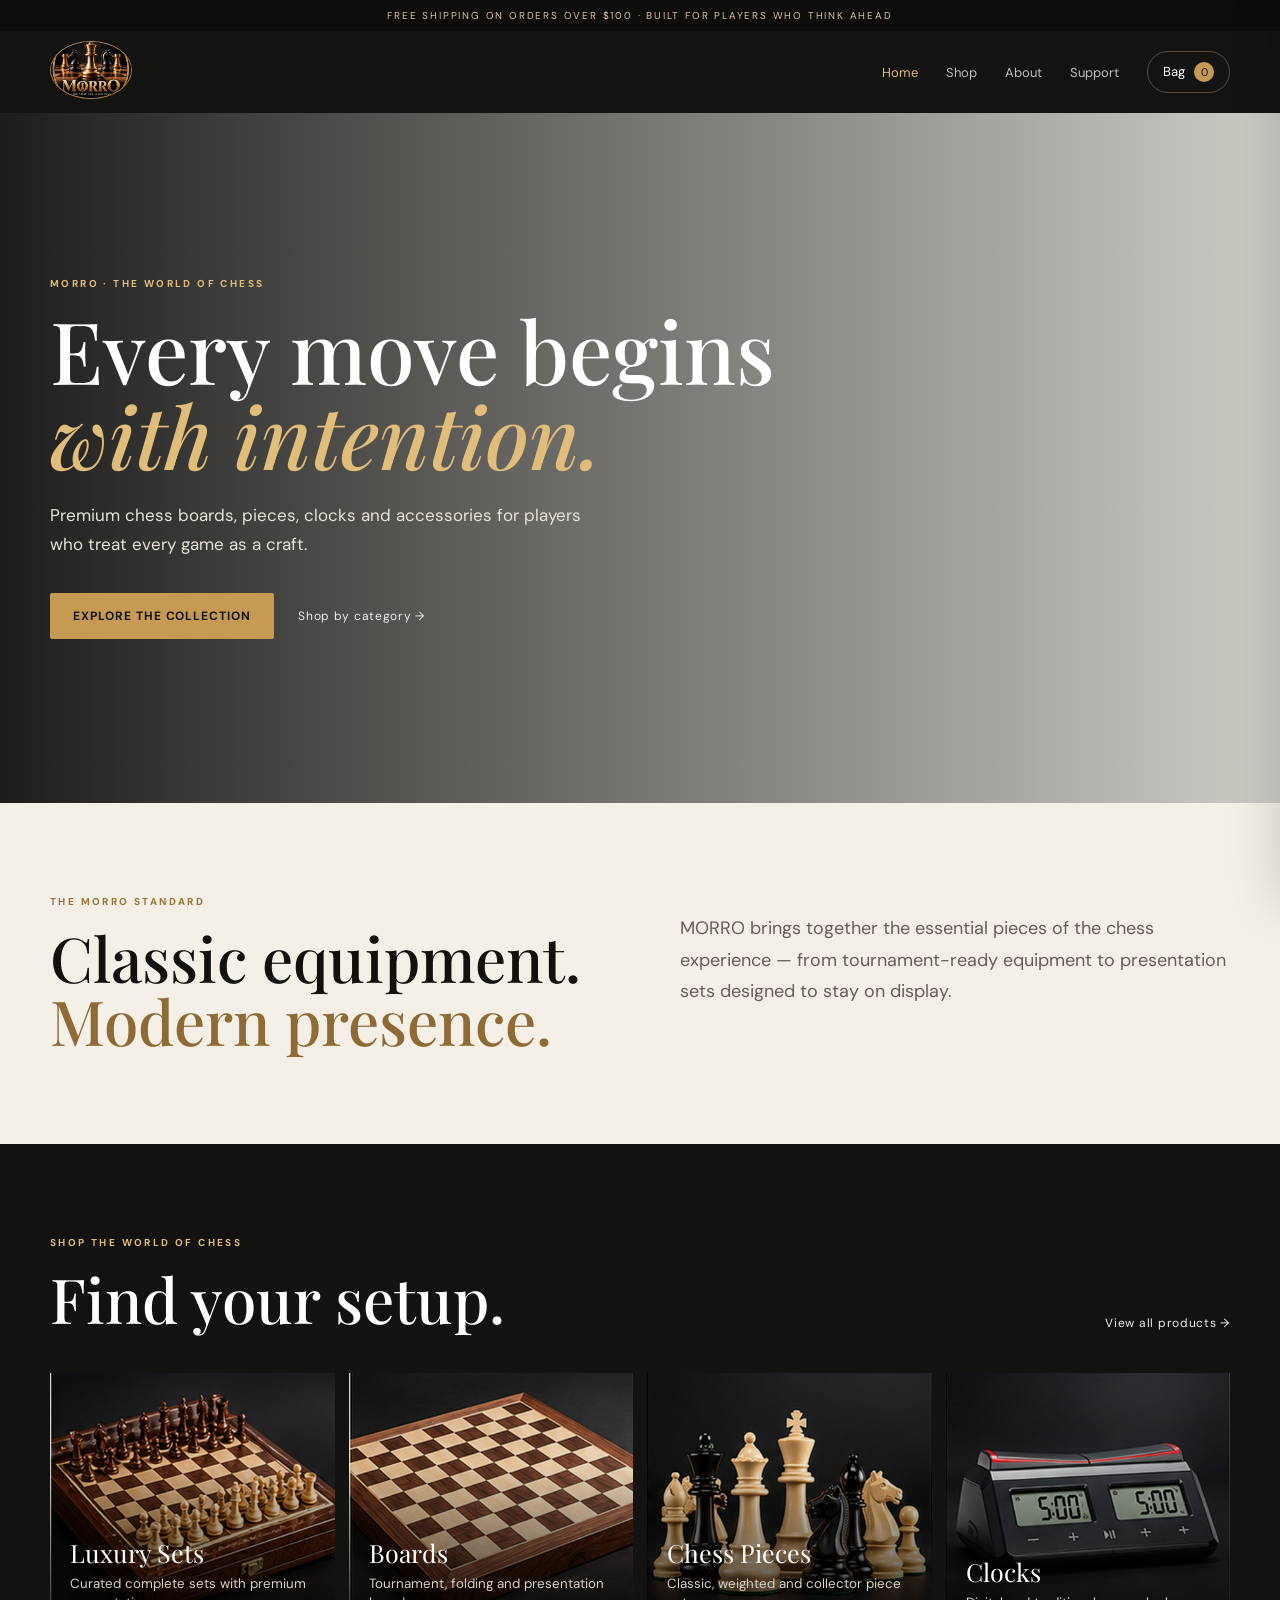
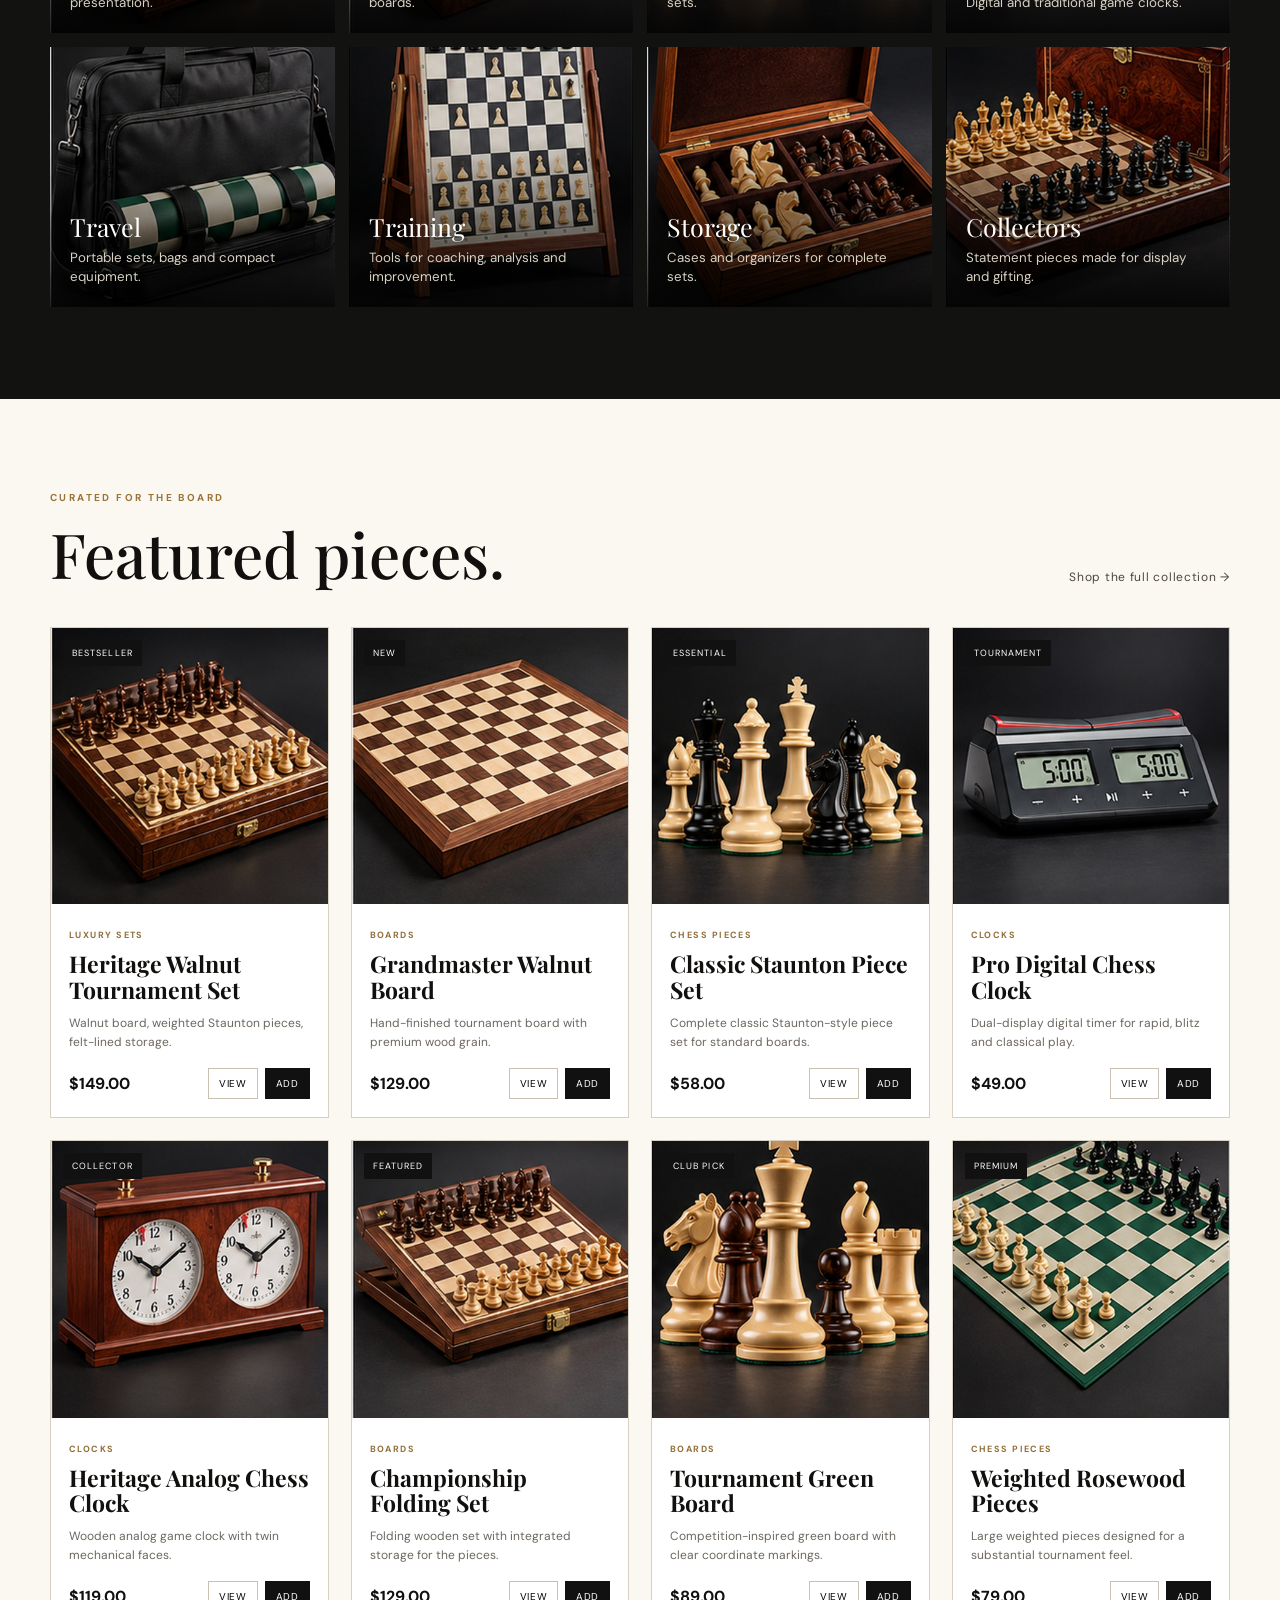
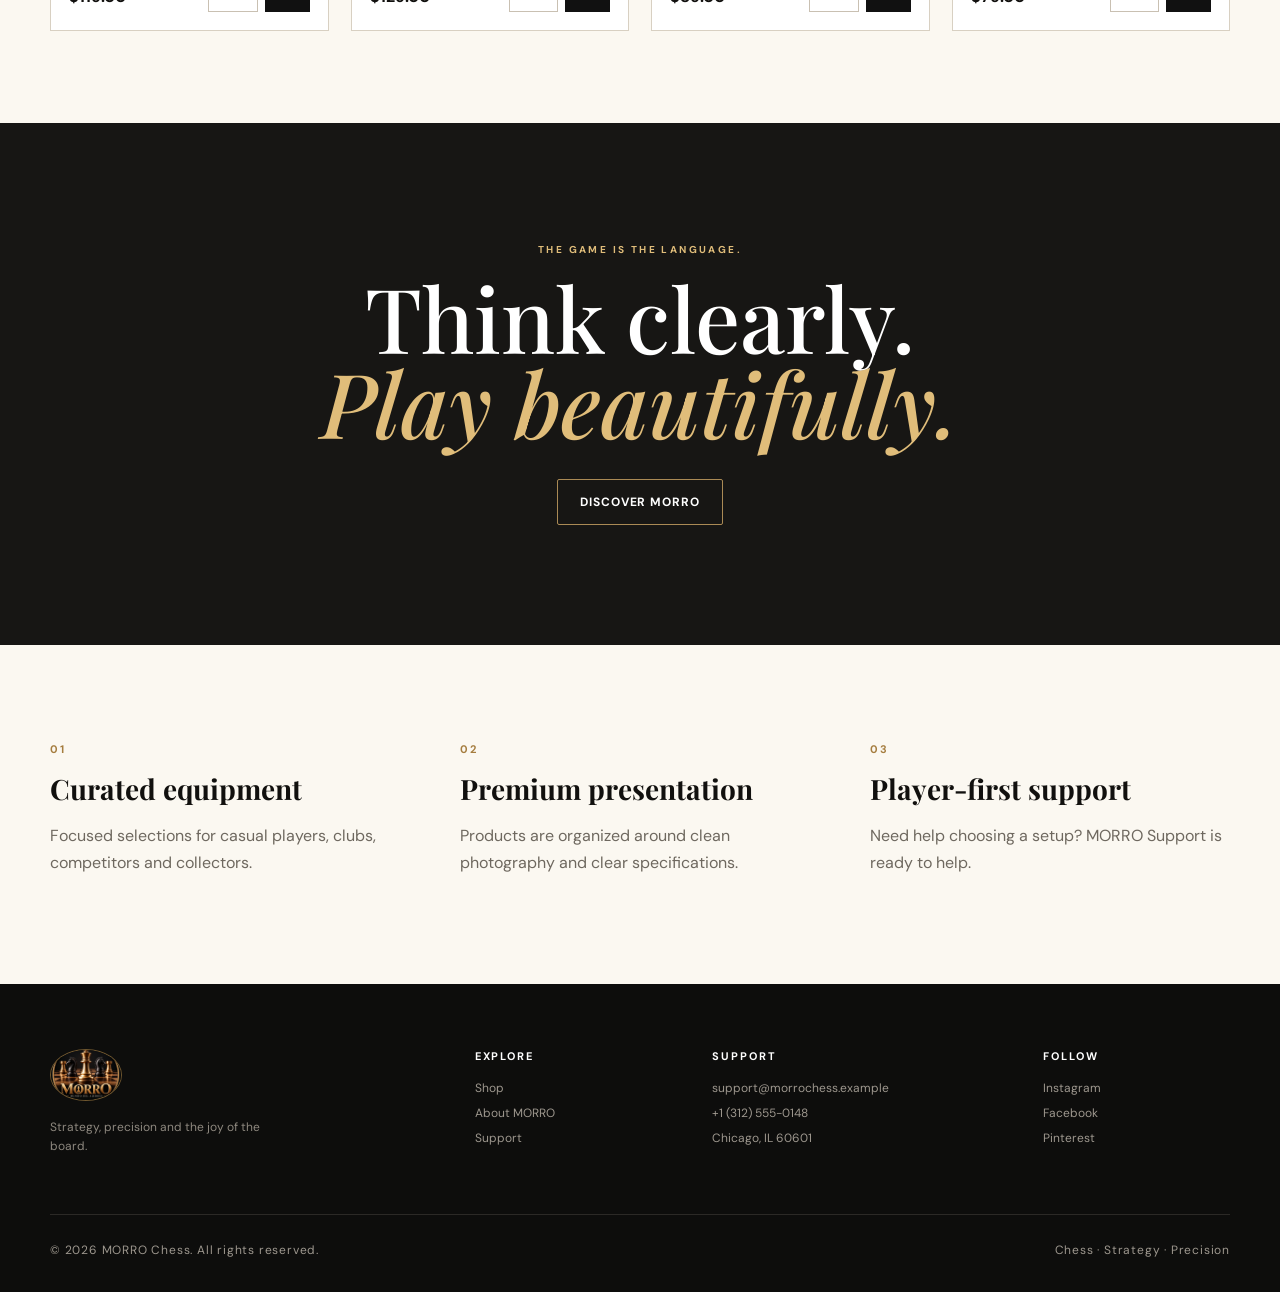
==== index.html @ 0795a102 "Add files via upload" ====
<!doctype html>
<html lang="en">
<head>
  <meta charset="utf-8">
  <meta name="viewport" content="width=device-width, initial-scale=1">
  <meta name="description" content="MORRO Chess — premium boards, pieces, clocks, travel gear and chess accessories.">
  <title>MORRO Chess — The World of Chess</title>
  <link rel="icon" href="assets/images/branding/favicon.jpg" type="image/jpeg">
  <link rel="stylesheet" href="css/style.css">
</head>
<body>
  <header class="site-header">
    <div class="announcement">FREE SHIPPING ON ORDERS OVER $100 · BUILT FOR PLAYERS WHO THINK AHEAD</div>
    <nav class="nav container">
      <a class="brand" href="index.html" aria-label="MORRO Chess home">
        <img src="assets/images/branding/morro-logo.jpg" alt="MORRO Chess">
      </a>
      <button class="nav-toggle" id="navToggle" aria-label="Open menu">☰</button>
      <div class="nav-links" id="navLinks">
        <a href="index.html" class="active">Home</a>
        <a href="pages/shop.html">Shop</a>
        <a href="pages/about.html">About</a>
        <a href="pages/contact.html">Support</a>
        <button class="cart-button" id="cartButton">Bag <span id="cartCount">0</span></button>
      </div>
    </nav>
  </header>

  <main>
    <section class="hero" style="--hero:url('assets/images/hero/morro-hero.jpg')">
      <div class="hero-overlay"></div>
      <div class="container hero-content">
        <p class="kicker">MORRO · THE WORLD OF CHESS</p>
        <h1>Every move begins<br><em>with intention.</em></h1>
        <p class="hero-copy">Premium chess boards, pieces, clocks and accessories for players who treat every game as a craft.</p>
        <div class="hero-actions">
          <a class="btn btn-gold" href="pages/shop.html">Explore the collection</a>
          <a class="text-link" href="#categories">Shop by category →</a>
        </div>
      </div>
    </section>

    <section class="intro section">
      <div class="container intro-grid">
        <div>
          <p class="kicker dark">THE MORRO STANDARD</p>
          <h2>Classic equipment.<br><span>Modern presence.</span></h2>
        </div>
        <p class="lead">MORRO brings together the essential pieces of the chess experience — from tournament-ready equipment to presentation sets designed to stay on display.</p>
      </div>
    </section>

    <section class="section dark-section" id="categories">
      <div class="container">
        <div class="section-head light">
          <div>
            <p class="kicker">SHOP THE WORLD OF CHESS</p>
            <h2>Find your setup.</h2>
          </div>
          <a class="text-link" href="pages/shop.html">View all products →</a>
        </div>
        <div class="category-grid">
          <a class="category-card" href="pages/shop.html?category=Luxury Sets">
            <img src="assets/images/categories/luxury-sets.jpg" alt="Luxury Sets">
            <div class="category-copy"><span>Luxury Sets</span><small>Curated complete sets with premium presentation.</small></div>
          </a><a class="category-card" href="pages/shop.html?category=Boards">
            <img src="assets/images/categories/boards.jpg" alt="Boards">
            <div class="category-copy"><span>Boards</span><small>Tournament, folding and presentation boards.</small></div>
          </a><a class="category-card" href="pages/shop.html?category=Chess Pieces">
            <img src="assets/images/categories/pieces.jpg" alt="Chess Pieces">
            <div class="category-copy"><span>Chess Pieces</span><small>Classic, weighted and collector piece sets.</small></div>
          </a><a class="category-card" href="pages/shop.html?category=Clocks">
            <img src="assets/images/categories/clocks.jpg" alt="Clocks">
            <div class="category-copy"><span>Clocks</span><small>Digital and traditional game clocks.</small></div>
          </a><a class="category-card" href="pages/shop.html?category=Travel">
            <img src="assets/images/categories/travel.jpg" alt="Travel">
            <div class="category-copy"><span>Travel</span><small>Portable sets, bags and compact equipment.</small></div>
          </a><a class="category-card" href="pages/shop.html?category=Training">
            <img src="assets/images/categories/training.jpg" alt="Training">
            <div class="category-copy"><span>Training</span><small>Tools for coaching, analysis and improvement.</small></div>
          </a><a class="category-card" href="pages/shop.html?category=Storage">
            <img src="assets/images/categories/storage.jpg" alt="Storage">
            <div class="category-copy"><span>Storage</span><small>Cases and organizers for complete sets.</small></div>
          </a><a class="category-card" href="pages/shop.html?category=Collectors">
            <img src="assets/images/categories/collectors.jpg" alt="Collectors">
            <div class="category-copy"><span>Collectors</span><small>Statement pieces made for display and gifting.</small></div>
          </a>
        </div>
      </div>
    </section>

    <section class="section">
      <div class="container">
        <div class="section-head">
          <div>
            <p class="kicker dark">CURATED FOR THE BOARD</p>
            <h2>Featured pieces.</h2>
          </div>
          <a class="text-link dark-link" href="pages/shop.html">Shop the full collection →</a>
        </div>
        <div class="product-grid" id="featuredGrid"></div>
      </div>
    </section>

    <section class="statement">
      <div class="container statement-inner">
        <p class="kicker">THE GAME IS THE LANGUAGE.</p>
        <h2>Think clearly.<br><em>Play beautifully.</em></h2>
        <a class="btn btn-outline" href="pages/about.html">Discover MORRO</a>
      </div>
    </section>

    <section class="benefits section">
      <div class="container benefits-grid">
        <div><strong>01</strong><h3>Curated equipment</h3><p>Focused selections for casual players, clubs, competitors and collectors.</p></div>
        <div><strong>02</strong><h3>Premium presentation</h3><p>Products are organized around clean photography and clear specifications.</p></div>
        <div><strong>03</strong><h3>Player-first support</h3><p>Need help choosing a setup? MORRO Support is ready to help.</p></div>
      </div>
    </section>
  </main>

  <footer class="footer">
    <div class="container footer-grid">
      <div><img class="footer-logo" src="assets/images/branding/morro-logo.jpg" alt="MORRO Chess"><p>Strategy, precision and the joy of the board.</p></div>
      <div><h4>Explore</h4><a href="pages/shop.html">Shop</a><a href="pages/about.html">About MORRO</a><a href="pages/contact.html">Support</a></div>
      <div><h4>Support</h4><a href="mailto:support@morrochess.example">support@morrochess.example</a><a href="tel:+13125550148">+1 (312) 555-0148</a><span>Chicago, IL 60601</span></div>
      <div><h4>Follow</h4><a href="#">Instagram</a><a href="#">Facebook</a><a href="#">Pinterest</a></div>
    </div>
    <div class="container footer-bottom"><span>© 2026 MORRO Chess. All rights reserved.</span><span>Chess · Strategy · Precision</span></div>
  </footer>

  <aside class="cart-drawer" id="cartDrawer" aria-hidden="true">
    <div class="drawer-head"><div><p class="kicker dark">YOUR BAG</p><h3>Selected pieces</h3></div><button id="closeCart" aria-label="Close cart">×</button></div>
    <div id="cartItems" class="cart-items"></div>
    <div class="cart-foot"><div><span>Subtotal</span><strong id="cartTotal">$0.00</strong></div><button class="btn btn-gold full" id="checkoutButton">Checkout</button><small>Demo storefront — checkout is not connected to a payment provider.</small></div>
  </aside>
  <div class="scrim" id="scrim"></div>

  <div class="product-modal" id="productModal" aria-hidden="true">
    <div class="modal-card"><button class="modal-close" id="modalClose">×</button><div id="modalContent"></div></div>
  </div>

  <script>window.MORRO_PRODUCTS = [
  {
    "id": 1,
    "name": "Heritage Walnut Tournament Set",
    "price": 149.0,
    "category": "Luxury Sets",
    "tag": "Bestseller",
    "details": "Walnut board, weighted Staunton pieces, felt-lined storage.",
    "image": "heritage-walnut-set.jpg"
  },
  {
    "id": 2,
    "name": "Grandmaster Walnut Board",
    "price": 129.0,
    "category": "Boards",
    "tag": "New",
    "details": "Hand-finished tournament board with premium wood grain.",
    "image": "grandmaster-board.jpg"
  },
  {
    "id": 3,
    "name": "Classic Staunton Piece Set",
    "price": 58.0,
    "category": "Chess Pieces",
    "tag": "Essential",
    "details": "Complete classic Staunton-style piece set for standard boards.",
    "image": "classic-staunton-pieces.jpg"
  },
  {
    "id": 4,
    "name": "Pro Digital Chess Clock",
    "price": 49.0,
    "category": "Clocks",
    "tag": "Tournament",
    "details": "Dual-display digital timer for rapid, blitz and classical play.",
    "image": "pro-digital-clock.jpg"
  },
  {
    "id": 5,
    "name": "Heritage Analog Chess Clock",
    "price": 119.0,
    "category": "Clocks",
    "tag": "Collector",
    "details": "Wooden analog game clock with twin mechanical faces.",
    "image": "heritage-analog-clock.jpg"
  },
  {
    "id": 6,
    "name": "Championship Folding Set",
    "price": 129.0,
    "category": "Boards",
    "tag": "Featured",
    "details": "Folding wooden set with integrated storage for the pieces.",
    "image": "championship-folding-set.jpg"
  },
  {
    "id": 7,
    "name": "Tournament Green Board",
    "price": 89.0,
    "category": "Boards",
    "tag": "Club Pick",
    "details": "Competition-inspired green board with clear coordinate markings.",
    "image": "tournament-green-board.jpg"
  },
  {
    "id": 8,
    "name": "Weighted Rosewood Pieces",
    "price": 79.0,
    "category": "Chess Pieces",
    "tag": "Premium",
    "details": "Large weighted pieces designed for a substantial tournament feel.",
    "image": "weighted-rosewood-pieces.jpg"
  },
  {
    "id": 9,
    "name": "Collector Storage Case",
    "price": 99.0,
    "category": "Storage",
    "tag": "Organizer",
    "details": "Wood presentation case with dedicated piece compartments.",
    "image": "collector-storage-case.jpg"
  },
  {
    "id": 10,
    "name": "Championship Carry Bag",
    "price": 74.0,
    "category": "Travel",
    "tag": "Travel",
    "details": "Padded chess bag with room for a roll-up board and accessories.",
    "image": "championship-carry-bag.jpg"
  },
  {
    "id": 11,
    "name": "Demonstration Training Board",
    "price": 109.0,
    "category": "Training",
    "tag": "Coach",
    "details": "Standing demonstration board for lessons, clubs and analysis.",
    "image": "demonstration-training-board.jpg"
  },
  {
    "id": 12,
    "name": "Royal Display Set",
    "price": 189.0,
    "category": "Collectors",
    "tag": "Signature",
    "details": "Decorative premium set designed for display and special occasions.",
    "image": "royal-display-set.jpg"
  }
];</script>
  <script src="js/app.js"></script>
</body>
</html>
---- css/style.css ----
@import url('https://fonts.googleapis.com/css2?family=DM+Sans:wght@400;500;600;700&family=Playfair+Display:ital,wght@0,500;0,600;1,500;1,600&display=swap');
:root{--ink:#11100e;--paper:#f4f0e8;--cream:#fbf8f1;--gold:#c69a52;--gold2:#e0bd7a;--line:#d8d0c2;--muted:#6f6a61;--white:#fff}
*{box-sizing:border-box}html{scroll-behavior:smooth}body{margin:0;background:var(--cream);color:var(--ink);font-family:"DM Sans",Arial,sans-serif}a{text-decoration:none;color:inherit}button,input,select,textarea{font:inherit}button{cursor:pointer}.container{width:min(1180px,calc(100% - 48px));margin:auto}
.announcement{background:#0d0d0c;color:#d7c29a;text-align:center;font-size:10px;letter-spacing:.18em;padding:9px 16px}
.site-header{position:relative;z-index:20;background:rgba(15,15,14,.98);color:#fff}.nav{height:82px;display:flex;align-items:center;justify-content:space-between;gap:30px}.brand img{width:82px;height:58px;object-fit:cover;object-position:center;border-radius:50%;border:1px solid #a8844d}.nav-links{display:flex;align-items:center;gap:28px;font-size:13px}.nav-links a{opacity:.72}.nav-links a:hover,.nav-links a.active{opacity:1;color:var(--gold2)}.cart-button{border:1px solid #554b3b;background:transparent;color:#fff;padding:10px 15px;border-radius:999px}.cart-button span{display:inline-flex;min-width:20px;height:20px;align-items:center;justify-content:center;background:var(--gold);color:#111;border-radius:50%;font-size:11px;margin-left:6px}.nav-toggle{display:none;background:none;border:0;color:#fff;font-size:25px}
.hero{min-height:690px;background-image:var(--hero);background-size:cover;background-position:center;position:relative;display:flex;align-items:center;color:#fff}.hero-overlay{position:absolute;inset:0;background:linear-gradient(90deg,rgba(5,5,4,.9) 0%,rgba(5,5,4,.58) 44%,rgba(5,5,4,.18) 100%)}.hero-content{position:relative;padding:80px 0}.kicker{font-size:10px;letter-spacing:.24em;font-weight:700;color:var(--gold2);margin:0 0 18px}.kicker.dark{color:#9a7337}.hero h1,.page-hero h1{font-family:"Playfair Display",serif;font-weight:500;font-size:clamp(48px,7vw,86px);line-height:.98;margin:0 0 24px;max-width:800px}.hero h1 em,.page-hero h1 em{color:var(--gold2);font-style:italic}.hero-copy{font-size:17px;line-height:1.7;max-width:560px;color:#e9e3d8}.hero-actions{display:flex;align-items:center;gap:24px;margin-top:34px}.btn{display:inline-flex;align-items:center;justify-content:center;border:1px solid transparent;padding:14px 22px;border-radius:2px;font-weight:700;font-size:12px;letter-spacing:.08em;text-transform:uppercase}.btn-gold{background:var(--gold);color:#111}.btn-gold:hover{background:var(--gold2)}.btn-outline{border-color:#aa8a55;color:#fff}.text-link{font-size:12px;letter-spacing:.06em;color:#eee}.dark-link{color:#4b463e}.section{padding:92px 0}.intro{background:var(--paper)}.intro-grid,.story-grid,.contact-grid{display:grid;grid-template-columns:1fr 1fr;gap:80px;align-items:start}.intro h2,.section h2{font-family:"Playfair Display",serif;font-size:clamp(38px,5vw,62px);line-height:1.02;font-weight:500;margin:0}.intro h2 span{color:#8f6a35}.lead{font-size:18px;line-height:1.75;color:#655f55;max-width:560px}.dark-section{background:#121211;color:#fff}.section-head{display:flex;justify-content:space-between;align-items:end;gap:30px;margin-bottom:42px}.section-head.light h2{color:#fff}.category-grid{display:grid;grid-template-columns:repeat(4,1fr);gap:14px}.category-card{position:relative;min-height:260px;overflow:hidden;background:#1b1b19}.category-card img{width:100%;height:100%;position:absolute;inset:0;object-fit:cover;transition:transform .5s}.category-card:hover img{transform:scale(1.06)}.category-card:after{content:"";position:absolute;inset:0;background:linear-gradient(0deg,rgba(0,0,0,.86),rgba(0,0,0,.05) 65%)}.category-copy{position:absolute;z-index:2;left:20px;right:20px;bottom:20px}.category-copy span{display:block;font-family:"Playfair Display",serif;font-size:25px}.category-copy small{display:block;color:#d8d1c4;margin-top:6px;line-height:1.4}.product-grid{display:grid;grid-template-columns:repeat(4,1fr);gap:22px}.product-card{border:1px solid var(--line);background:#fff}.product-image{position:relative;aspect-ratio:1/1;overflow:hidden;background:#eee}.product-image img{width:100%;height:100%;object-fit:cover;display:block}.badge{position:absolute;top:12px;left:12px;background:#111;color:#fff;padding:7px 9px;font-size:9px;letter-spacing:.12em;text-transform:uppercase}.product-copy{padding:18px}.product-copy .category{font-size:9px;letter-spacing:.16em;text-transform:uppercase;color:#92703b;font-weight:700}.product-copy h3{font-family:"Playfair Display",serif;font-size:23px;line-height:1.1;margin:8px 0}.product-copy p{font-size:12px;line-height:1.55;color:#6c675f;min-height:38px}.product-bottom{display:flex;align-items:center;justify-content:space-between;gap:10px;margin-top:16px}.price{font-weight:700;font-size:16px}.mini-actions{display:flex;gap:7px}.mini-actions button{border:1px solid #c9c0b2;background:#fff;padding:8px 10px;font-size:10px;text-transform:uppercase;letter-spacing:.06em}.mini-actions .add{background:#111;color:#fff;border-color:#111}.statement{background:#171614;color:#fff;padding:120px 0;text-align:center}.statement-inner{display:flex;flex-direction:column;align-items:center}.statement h2{font-family:"Playfair Display",serif;font-weight:500;font-size:clamp(52px,7vw,92px);line-height:.95;margin:0 0 35px}.statement h2 em{color:var(--gold2);font-style:italic}.benefits-grid{display:grid;grid-template-columns:repeat(3,1fr);gap:50px}.benefits-grid strong{font-size:11px;color:#a57d3f;letter-spacing:.18em}.benefits-grid h3{font-family:"Playfair Display",serif;font-size:28px;margin:12px 0}.benefits-grid p{color:#6e685f;line-height:1.65}.footer{background:#0d0d0c;color:#d8d2c8;padding:65px 0 25px}.footer-grid{display:grid;grid-template-columns:2fr 1fr 1.5fr 1fr;gap:50px}.footer-logo{width:72px;height:52px;object-fit:cover;border-radius:50%;border:1px solid #70572f}.footer p{color:#8e887f;max-width:230px;line-height:1.6;font-size:12px}.footer h4{color:#fff;font-size:11px;letter-spacing:.18em;text-transform:uppercase;margin:0 0 17px}.footer a,.footer span{display:block;color:#9d978e;font-size:12px;margin:9px 0}.footer a:hover{color:var(--gold2)}.footer-bottom{border-top:1px solid #2b2926;margin-top:45px;padding-top:18px;display:flex;justify-content:space-between;color:#69645d;font-size:10px;letter-spacing:.08em}
.page-hero{background:var(--paper);padding:100px 0 90px;border-bottom:1px solid var(--line)}.page-hero p:not(.kicker){max-width:620px;color:#686157;font-size:17px;line-height:1.7}.shop-section{padding-top:55px}.shop-toolbar{display:flex;justify-content:space-between;align-items:center;margin-bottom:25px}.shop-toolbar #resultCount{font-size:11px;color:#706a61;text-transform:uppercase;letter-spacing:.12em}.filters{display:flex;gap:10px}.filters select{border:1px solid #cfc7bb;background:#fff;padding:11px 35px 11px 12px;color:#333}.prose{color:#625c53;font-size:17px;line-height:1.85}.principles{display:grid;grid-template-columns:repeat(4,1fr);gap:25px}.principles article{border-top:1px solid #4a443a;padding-top:22px}.principles span{color:var(--gold2);font-size:11px;letter-spacing:.16em}.principles h3{font-family:"Playfair Display",serif;font-size:28px;margin:12px 0}.principles p{color:#aaa49b;line-height:1.65;font-size:13px}.cta-panel{background:#ebe3d4;border:1px solid #d8ccb9;padding:50px;display:flex;align-items:center;justify-content:space-between}.cta-panel h2{margin:0}.contact-list{margin-top:40px;border-top:1px solid var(--line)}.contact-list div{padding:17px 0;border-bottom:1px solid var(--line);display:flex;justify-content:space-between;gap:20px}.contact-list span{color:#8b7a60;text-transform:uppercase;font-size:9px;letter-spacing:.16em}.contact-list strong,.contact-list a{font-size:13px}.support-form{background:#fff;border:1px solid var(--line);padding:28px}.support-form label{display:block;font-size:11px;letter-spacing:.1em;text-transform:uppercase;font-weight:700;margin-bottom:16px}.support-form input,.support-form select,.support-form textarea{display:block;width:100%;margin-top:8px;border:1px solid #cec6ba;background:#faf9f6;padding:13px;color:#222;outline:none}.support-form input:focus,.support-form select:focus,.support-form textarea:focus{border-color:#a57d3f}.support-form textarea{resize:vertical}.form-notice{font-size:12px;color:#756b5d;line-height:1.5}.faq{display:grid;grid-template-columns:.8fr 1.2fr;gap:80px}.faq-list details{border-top:1px solid #3a3732;padding:18px 0}.faq-list details:last-child{border-bottom:1px solid #3a3732}.faq-list summary{cursor:pointer;font-family:"Playfair Display",serif;font-size:22px}.faq-list p{color:#aaa49b;line-height:1.7;font-size:13px}.full{width:100%}
.cart-drawer{position:fixed;z-index:50;top:0;right:0;width:min(430px,100%);height:100vh;background:#fbf8f1;transform:translateX(105%);transition:transform .35s;box-shadow:-20px 0 50px rgba(0,0,0,.2);display:flex;flex-direction:column}.cart-drawer.open{transform:translateX(0)}.drawer-head{display:flex;justify-content:space-between;align-items:start;padding:30px;border-bottom:1px solid var(--line)}.drawer-head h3{font-family:"Playfair Display",serif;font-size:28px;margin:0}.drawer-head button,.modal-close{border:0;background:none;font-size:28px}.cart-items{flex:1;overflow:auto;padding:20px 30px}.empty-cart{color:#777;font-size:13px;line-height:1.6}.cart-row{display:grid;grid-template-columns:76px 1fr auto;gap:12px;padding:15px 0;border-bottom:1px solid var(--line)}.cart-row img{width:76px;height:76px;object-fit:cover}.cart-row h4{font-family:"Playfair Display",serif;margin:0 0 6px;font-size:16px}.cart-row small{color:#777}.cart-row button{border:0;background:none;color:#9b6f2f;font-size:11px;padding:0;margin-top:8px}.cart-foot{padding:25px 30px;border-top:1px solid var(--line)}.cart-foot>div{display:flex;justify-content:space-between;margin-bottom:18px}.cart-foot strong{font-size:18px}.cart-foot small{display:block;color:#777;margin-top:10px;line-height:1.4}.scrim{position:fixed;z-index:40;inset:0;background:rgba(0,0,0,.55);opacity:0;pointer-events:none;transition:opacity .25s}.scrim.show{opacity:1;pointer-events:auto}.product-modal{position:fixed;z-index:60;inset:0;display:flex;align-items:center;justify-content:center;background:rgba(0,0,0,.68);opacity:0;pointer-events:none;transition:opacity .2s;padding:20px}.product-modal.open{opacity:1;pointer-events:auto}.modal-card{width:min(900px,100%);background:#fbf8f1;max-height:90vh;overflow:auto;position:relative}.modal-close{position:absolute;right:16px;top:10px;z-index:2}.modal-product{display:grid;grid-template-columns:1fr 1fr}.modal-product img{width:100%;height:100%;min-height:440px;object-fit:cover}.modal-copy{padding:55px 42px}.modal-copy h2{font-family:"Playfair Display",serif;font-size:45px;line-height:1.02;margin:8px 0 18px}.modal-copy p{color:#6b655c;line-height:1.7}.modal-copy .modal-price{font-size:24px;font-weight:700;margin:25px 0}.modal-copy .btn{margin-top:8px}
@media(max-width:900px){.category-grid,.product-grid{grid-template-columns:repeat(2,1fr)}.footer-grid{grid-template-columns:repeat(2,1fr)}.principles{grid-template-columns:repeat(2,1fr)}.intro-grid,.story-grid,.contact-grid,.faq{grid-template-columns:1fr;gap:35px}.hero{min-height:610px}.nav-links{gap:16px}.modal-product{grid-template-columns:1fr}.modal-product img{min-height:300px}.modal-copy{padding:35px}.modal-copy h2{font-size:36px}}
@media(max-width:650px){.container{width:min(100% - 28px,1180px)}.announcement{font-size:8px}.nav{height:70px}.nav-toggle{display:block}.nav-links{position:absolute;top:70px;left:0;right:0;background:#0d0d0c;padding:20px 14px;display:none;flex-direction:column;align-items:stretch}.nav-links.open{display:flex}.nav-links a,.cart-button{text-align:center;padding:11px}.hero-content{padding:65px 0}.hero h1,.page-hero h1{font-size:48px}.section{padding:65px 0}.category-grid,.product-grid{grid-template-columns:1fr}.benefits-grid,.footer-grid{grid-template-columns:1fr}.section-head,.shop-toolbar{align-items:flex-start;flex-direction:column}.filters{width:100%;flex-direction:column}.filters select{width:100%}.cta-panel{padding:30px;flex-direction:column;align-items:flex-start;gap:25px}.footer-bottom{flex-direction:column;gap:8px}.contact-list div{flex-direction:column;gap:6px}}
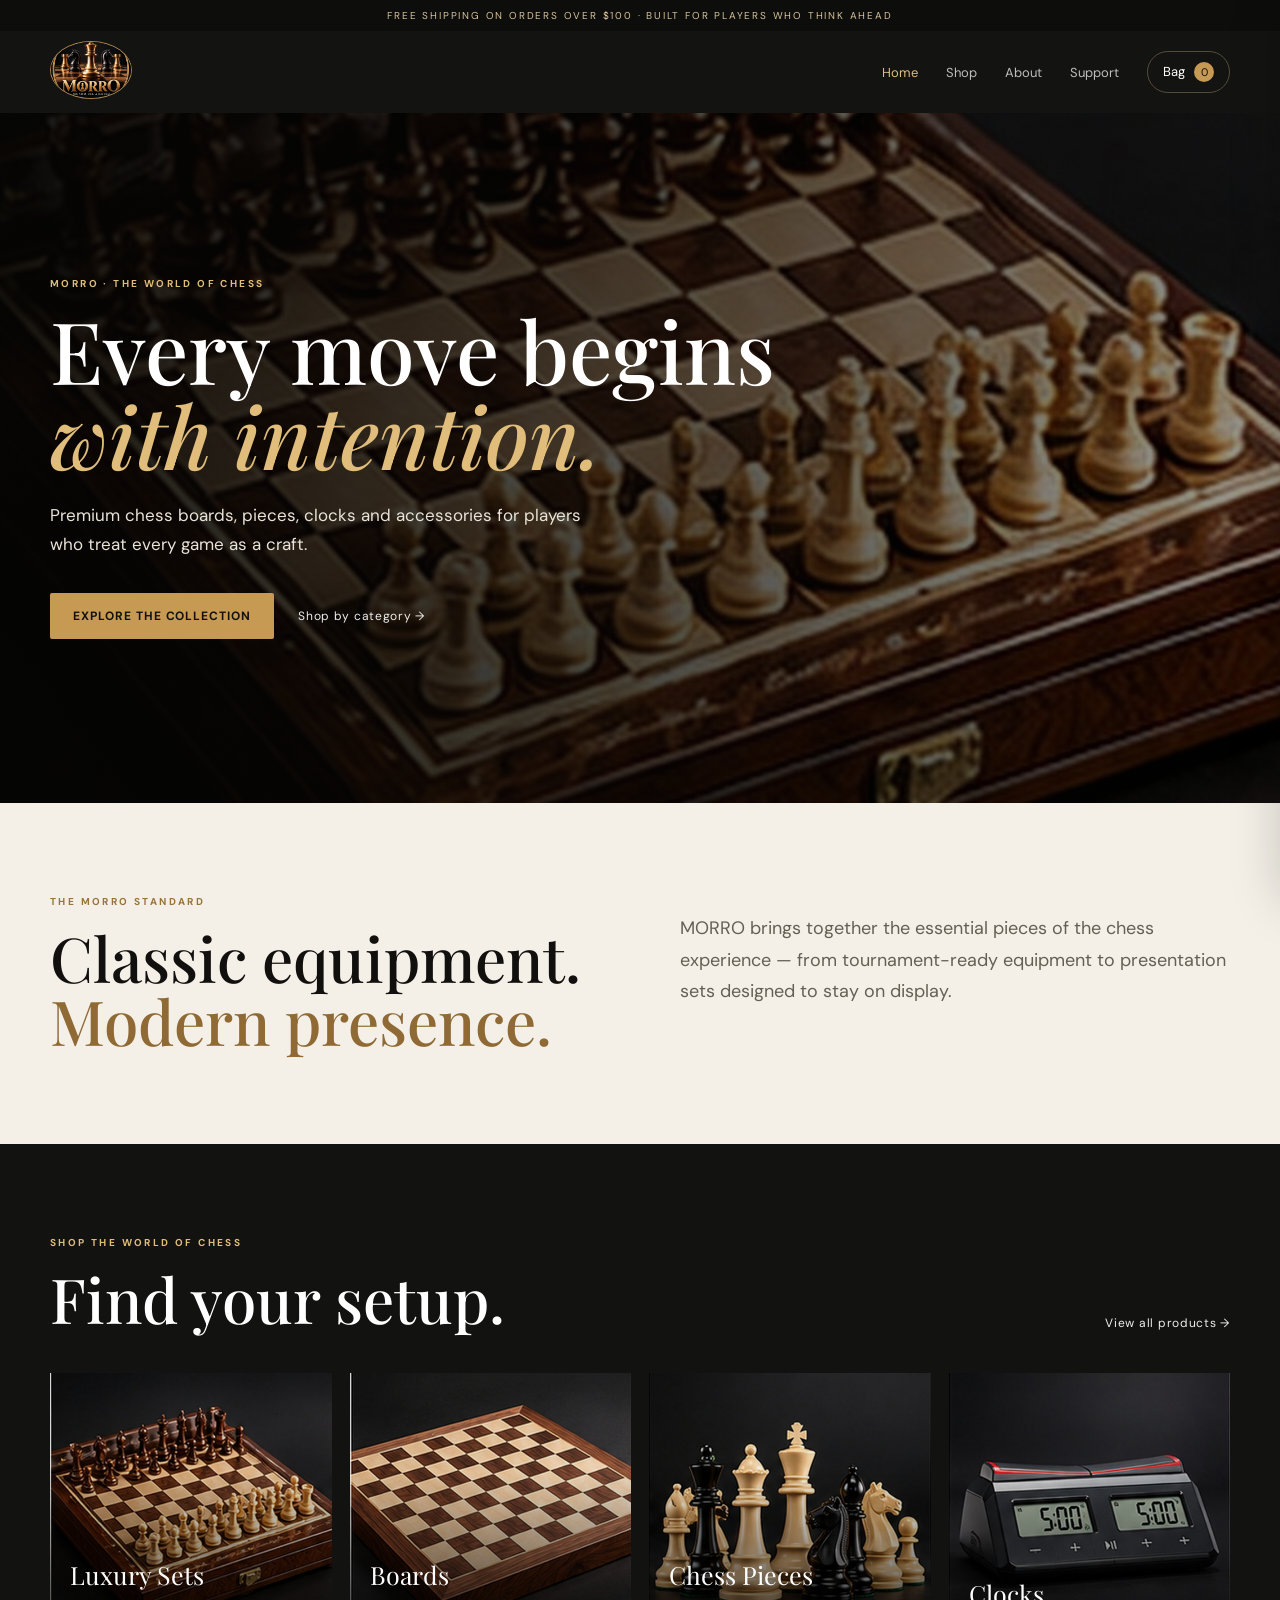
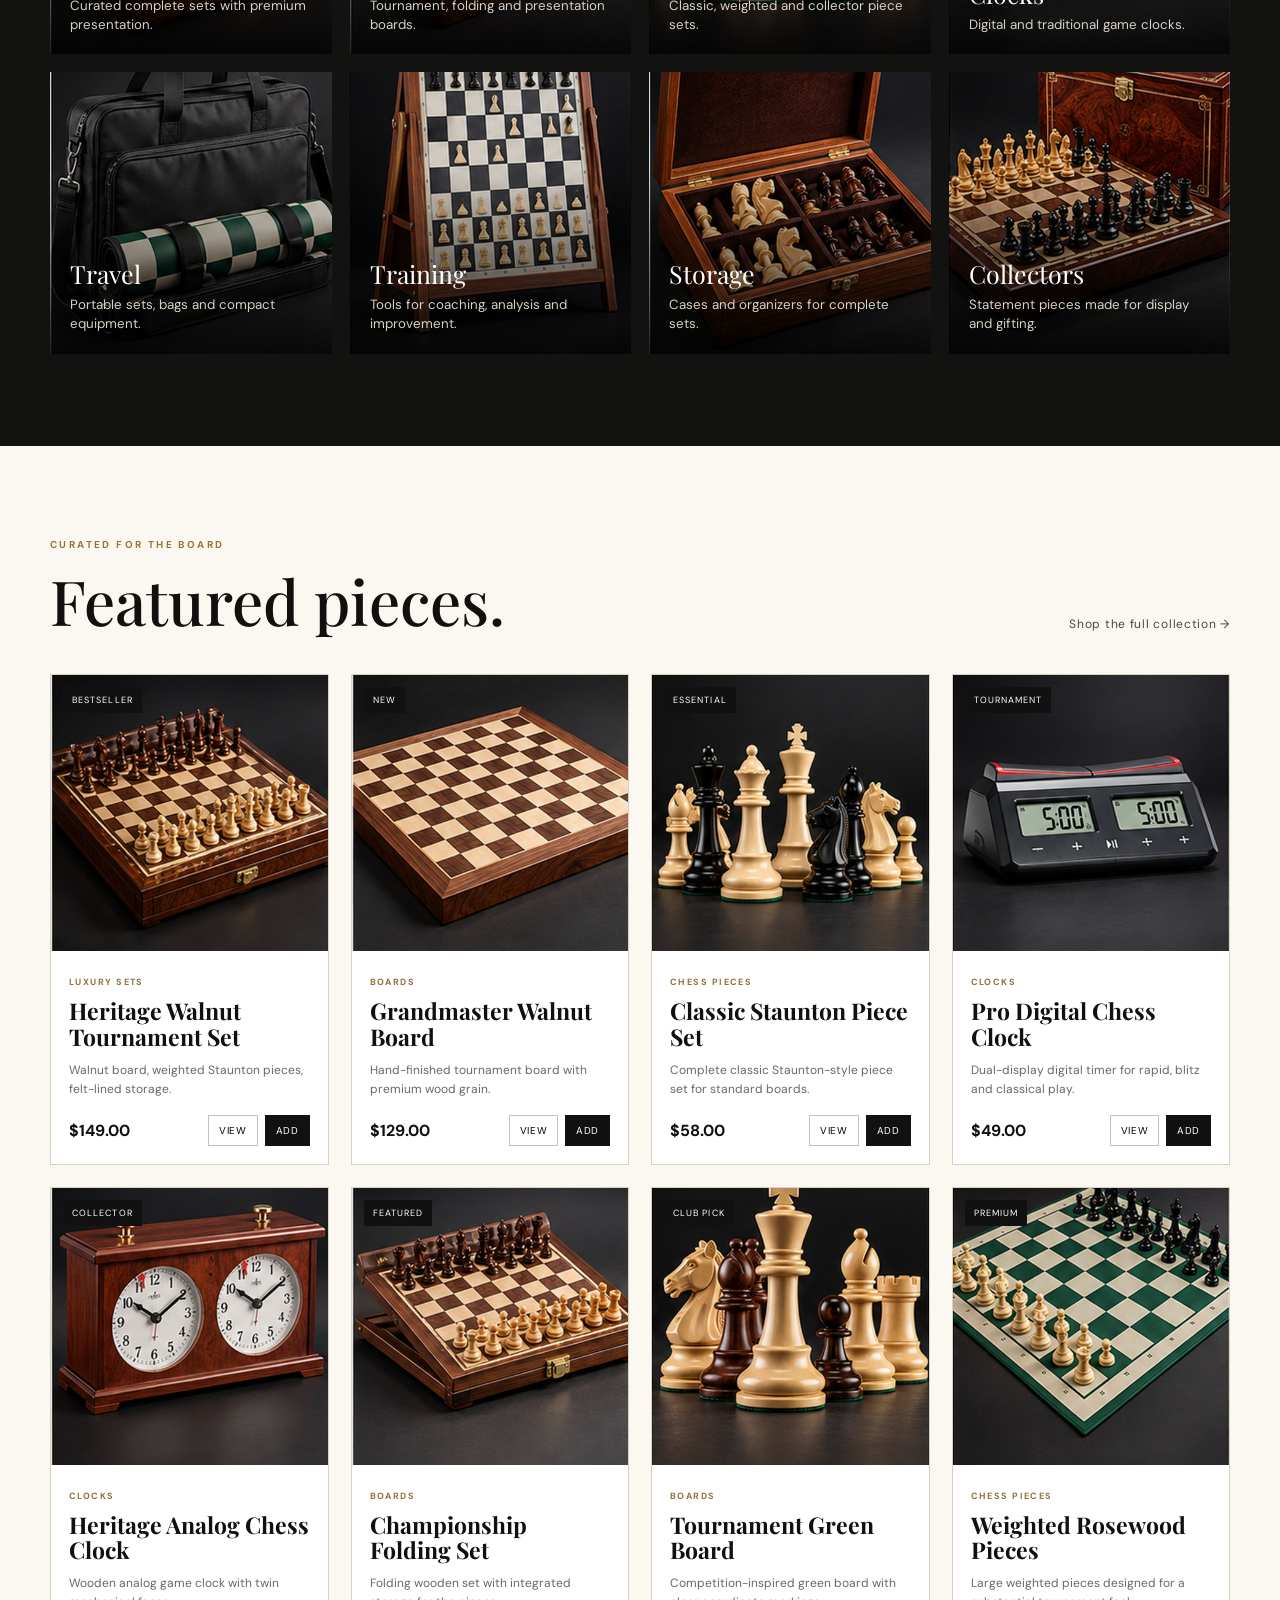
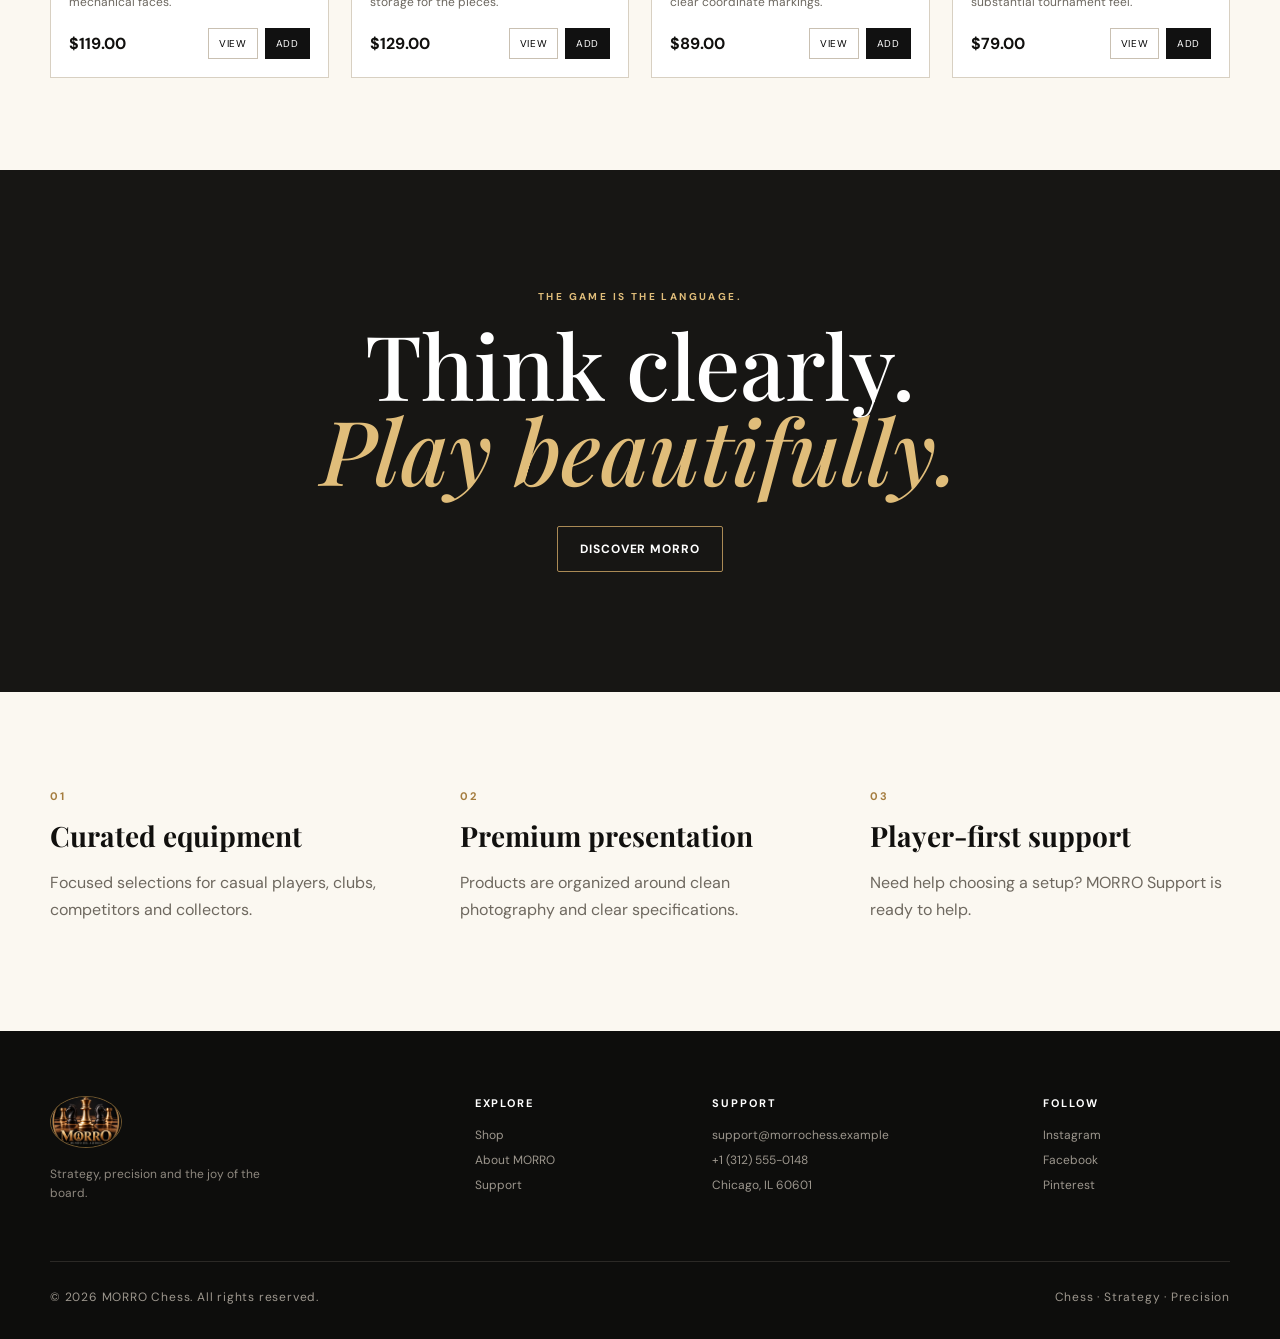
==== commit 016c6f69: "Add files via upload" ====
--- a/index.html
+++ b/index.html
@@ -27,7 +27,8 @@
   </header>
 
   <main>
-    <section class="hero" style="--hero:url('assets/images/hero/morro-hero.jpg')">
+    <section class="hero">
+      <img class="hero-image" src="assets/images/hero/morro-hero.jpg" alt="Premium MORRO chess set on a wooden board">
       <div class="hero-overlay"></div>
       <div class="container hero-content">
         <p class="kicker">MORRO · THE WORLD OF CHESS</p>
--- a/css/style.css
+++ b/css/style.css
@@ -4,8 +4,8 @@
 *{box-sizing:border-box}html{scroll-behavior:smooth}body{margin:0;background:var(--cream);color:var(--ink);font-family:"DM Sans",Arial,sans-serif}a{text-decoration:none;color:inherit}button,input,select,textarea{font:inherit}button{cursor:pointer}.container{width:min(1180px,calc(100% - 48px));margin:auto}
 .announcement{background:#0d0d0c;color:#d7c29a;text-align:center;font-size:10px;letter-spacing:.18em;padding:9px 16px}
 .site-header{position:relative;z-index:20;background:rgba(15,15,14,.98);color:#fff}.nav{height:82px;display:flex;align-items:center;justify-content:space-between;gap:30px}.brand img{width:82px;height:58px;object-fit:cover;object-position:center;border-radius:50%;border:1px solid #a8844d}.nav-links{display:flex;align-items:center;gap:28px;font-size:13px}.nav-links a{opacity:.72}.nav-links a:hover,.nav-links a.active{opacity:1;color:var(--gold2)}.cart-button{border:1px solid #554b3b;background:transparent;color:#fff;padding:10px 15px;border-radius:999px}.cart-button span{display:inline-flex;min-width:20px;height:20px;align-items:center;justify-content:center;background:var(--gold);color:#111;border-radius:50%;font-size:11px;margin-left:6px}.nav-toggle{display:none;background:none;border:0;color:#fff;font-size:25px}
-.hero{min-height:690px;background-image:var(--hero);background-size:cover;background-position:center;position:relative;display:flex;align-items:center;color:#fff}.hero-overlay{position:absolute;inset:0;background:linear-gradient(90deg,rgba(5,5,4,.9) 0%,rgba(5,5,4,.58) 44%,rgba(5,5,4,.18) 100%)}.hero-content{position:relative;padding:80px 0}.kicker{font-size:10px;letter-spacing:.24em;font-weight:700;color:var(--gold2);margin:0 0 18px}.kicker.dark{color:#9a7337}.hero h1,.page-hero h1{font-family:"Playfair Display",serif;font-weight:500;font-size:clamp(48px,7vw,86px);line-height:.98;margin:0 0 24px;max-width:800px}.hero h1 em,.page-hero h1 em{color:var(--gold2);font-style:italic}.hero-copy{font-size:17px;line-height:1.7;max-width:560px;color:#e9e3d8}.hero-actions{display:flex;align-items:center;gap:24px;margin-top:34px}.btn{display:inline-flex;align-items:center;justify-content:center;border:1px solid transparent;padding:14px 22px;border-radius:2px;font-weight:700;font-size:12px;letter-spacing:.08em;text-transform:uppercase}.btn-gold{background:var(--gold);color:#111}.btn-gold:hover{background:var(--gold2)}.btn-outline{border-color:#aa8a55;color:#fff}.text-link{font-size:12px;letter-spacing:.06em;color:#eee}.dark-link{color:#4b463e}.section{padding:92px 0}.intro{background:var(--paper)}.intro-grid,.story-grid,.contact-grid{display:grid;grid-template-columns:1fr 1fr;gap:80px;align-items:start}.intro h2,.section h2{font-family:"Playfair Display",serif;font-size:clamp(38px,5vw,62px);line-height:1.02;font-weight:500;margin:0}.intro h2 span{color:#8f6a35}.lead{font-size:18px;line-height:1.75;color:#655f55;max-width:560px}.dark-section{background:#121211;color:#fff}.section-head{display:flex;justify-content:space-between;align-items:end;gap:30px;margin-bottom:42px}.section-head.light h2{color:#fff}.category-grid{display:grid;grid-template-columns:repeat(4,1fr);gap:14px}.category-card{position:relative;min-height:260px;overflow:hidden;background:#1b1b19}.category-card img{width:100%;height:100%;position:absolute;inset:0;object-fit:cover;transition:transform .5s}.category-card:hover img{transform:scale(1.06)}.category-card:after{content:"";position:absolute;inset:0;background:linear-gradient(0deg,rgba(0,0,0,.86),rgba(0,0,0,.05) 65%)}.category-copy{position:absolute;z-index:2;left:20px;right:20px;bottom:20px}.category-copy span{display:block;font-family:"Playfair Display",serif;font-size:25px}.category-copy small{display:block;color:#d8d1c4;margin-top:6px;line-height:1.4}.product-grid{display:grid;grid-template-columns:repeat(4,1fr);gap:22px}.product-card{border:1px solid var(--line);background:#fff}.product-image{position:relative;aspect-ratio:1/1;overflow:hidden;background:#eee}.product-image img{width:100%;height:100%;object-fit:cover;display:block}.badge{position:absolute;top:12px;left:12px;background:#111;color:#fff;padding:7px 9px;font-size:9px;letter-spacing:.12em;text-transform:uppercase}.product-copy{padding:18px}.product-copy .category{font-size:9px;letter-spacing:.16em;text-transform:uppercase;color:#92703b;font-weight:700}.product-copy h3{font-family:"Playfair Display",serif;font-size:23px;line-height:1.1;margin:8px 0}.product-copy p{font-size:12px;line-height:1.55;color:#6c675f;min-height:38px}.product-bottom{display:flex;align-items:center;justify-content:space-between;gap:10px;margin-top:16px}.price{font-weight:700;font-size:16px}.mini-actions{display:flex;gap:7px}.mini-actions button{border:1px solid #c9c0b2;background:#fff;padding:8px 10px;font-size:10px;text-transform:uppercase;letter-spacing:.06em}.mini-actions .add{background:#111;color:#fff;border-color:#111}.statement{background:#171614;color:#fff;padding:120px 0;text-align:center}.statement-inner{display:flex;flex-direction:column;align-items:center}.statement h2{font-family:"Playfair Display",serif;font-weight:500;font-size:clamp(52px,7vw,92px);line-height:.95;margin:0 0 35px}.statement h2 em{color:var(--gold2);font-style:italic}.benefits-grid{display:grid;grid-template-columns:repeat(3,1fr);gap:50px}.benefits-grid strong{font-size:11px;color:#a57d3f;letter-spacing:.18em}.benefits-grid h3{font-family:"Playfair Display",serif;font-size:28px;margin:12px 0}.benefits-grid p{color:#6e685f;line-height:1.65}.footer{background:#0d0d0c;color:#d8d2c8;padding:65px 0 25px}.footer-grid{display:grid;grid-template-columns:2fr 1fr 1.5fr 1fr;gap:50px}.footer-logo{width:72px;height:52px;object-fit:cover;border-radius:50%;border:1px solid #70572f}.footer p{color:#8e887f;max-width:230px;line-height:1.6;font-size:12px}.footer h4{color:#fff;font-size:11px;letter-spacing:.18em;text-transform:uppercase;margin:0 0 17px}.footer a,.footer span{display:block;color:#9d978e;font-size:12px;margin:9px 0}.footer a:hover{color:var(--gold2)}.footer-bottom{border-top:1px solid #2b2926;margin-top:45px;padding-top:18px;display:flex;justify-content:space-between;color:#69645d;font-size:10px;letter-spacing:.08em}
+.hero{min-height:690px;position:relative;display:flex;align-items:center;color:#fff;overflow:hidden;background:#111}.hero-image{position:absolute;inset:0;width:100%;height:100%;object-fit:cover;object-position:center 58%;filter:saturate(.92) contrast(1.05) brightness(.72)}.hero-overlay{position:absolute;inset:0;background:linear-gradient(90deg,rgba(5,5,4,.88) 0%,rgba(5,5,4,.62) 42%,rgba(5,5,4,.16) 100%),linear-gradient(0deg,rgba(0,0,0,.22),transparent 45%,rgba(0,0,0,.08))}.hero-content{position:relative;padding:80px 0}.kicker{font-size:10px;letter-spacing:.24em;font-weight:700;color:var(--gold2);margin:0 0 18px}.kicker.dark{color:#9a7337}.hero h1,.page-hero h1{font-family:"Playfair Display",serif;font-weight:500;font-size:clamp(48px,7vw,86px);line-height:.98;margin:0 0 24px;max-width:800px}.hero h1 em,.page-hero h1 em{color:var(--gold2);font-style:italic}.hero-copy{font-size:17px;line-height:1.7;max-width:560px;color:#e9e3d8}.hero-actions{display:flex;align-items:center;gap:24px;margin-top:34px}.btn{display:inline-flex;align-items:center;justify-content:center;border:1px solid transparent;padding:14px 22px;border-radius:2px;font-weight:700;font-size:12px;letter-spacing:.08em;text-transform:uppercase}.btn-gold{background:var(--gold);color:#111}.btn-gold:hover{background:var(--gold2)}.btn-outline{border-color:#aa8a55;color:#fff}.text-link{font-size:12px;letter-spacing:.06em;color:#eee}.dark-link{color:#4b463e}.section{padding:92px 0}.intro{background:var(--paper)}.intro-grid,.story-grid,.contact-grid{display:grid;grid-template-columns:1fr 1fr;gap:80px;align-items:start}.intro h2,.section h2{font-family:"Playfair Display",serif;font-size:clamp(38px,5vw,62px);line-height:1.02;font-weight:500;margin:0}.intro h2 span{color:#8f6a35}.lead{font-size:18px;line-height:1.75;color:#655f55;max-width:560px}.dark-section{background:#121211;color:#fff}.section-head{display:flex;justify-content:space-between;align-items:end;gap:30px;margin-bottom:42px}.section-head.light h2{color:#fff}.category-grid{display:grid;grid-template-columns:repeat(4,minmax(0,1fr));gap:18px}.category-card{position:relative;aspect-ratio:1/1;overflow:hidden;background:#1b1b19;min-height:0}.category-card img{width:100%;height:100%;position:absolute;inset:0;object-fit:cover;transition:transform .5s}.category-card:hover img{transform:scale(1.06)}.category-card:after{content:"";position:absolute;inset:0;background:linear-gradient(0deg,rgba(0,0,0,.86),rgba(0,0,0,.05) 65%)}.category-copy{position:absolute;z-index:2;left:20px;right:20px;bottom:20px}.category-copy span{display:block;font-family:"Playfair Display",serif;font-size:25px}.category-copy small{display:block;color:#d8d1c4;margin-top:6px;line-height:1.4}.product-grid{display:grid;grid-template-columns:repeat(4,1fr);gap:22px}.product-card{border:1px solid var(--line);background:#fff}.product-image{position:relative;aspect-ratio:1/1;overflow:hidden;background:#eee}.product-image img{width:100%;height:100%;object-fit:cover;display:block}.badge{position:absolute;top:12px;left:12px;background:#111;color:#fff;padding:7px 9px;font-size:9px;letter-spacing:.12em;text-transform:uppercase}.product-copy{padding:18px}.product-copy .category{font-size:9px;letter-spacing:.16em;text-transform:uppercase;color:#92703b;font-weight:700}.product-copy h3{font-family:"Playfair Display",serif;font-size:23px;line-height:1.1;margin:8px 0}.product-copy p{font-size:12px;line-height:1.55;color:#6c675f;min-height:38px}.product-bottom{display:flex;align-items:center;justify-content:space-between;gap:10px;margin-top:16px}.price{font-weight:700;font-size:16px}.mini-actions{display:flex;gap:7px}.mini-actions button{border:1px solid #c9c0b2;background:#fff;padding:8px 10px;font-size:10px;text-transform:uppercase;letter-spacing:.06em}.mini-actions .add{background:#111;color:#fff;border-color:#111}.statement{background:#171614;color:#fff;padding:120px 0;text-align:center}.statement-inner{display:flex;flex-direction:column;align-items:center}.statement h2{font-family:"Playfair Display",serif;font-weight:500;font-size:clamp(52px,7vw,92px);line-height:.95;margin:0 0 35px}.statement h2 em{color:var(--gold2);font-style:italic}.benefits-grid{display:grid;grid-template-columns:repeat(3,1fr);gap:50px}.benefits-grid strong{font-size:11px;color:#a57d3f;letter-spacing:.18em}.benefits-grid h3{font-family:"Playfair Display",serif;font-size:28px;margin:12px 0}.benefits-grid p{color:#6e685f;line-height:1.65}.footer{background:#0d0d0c;color:#d8d2c8;padding:65px 0 25px}.footer-grid{display:grid;grid-template-columns:2fr 1fr 1.5fr 1fr;gap:50px}.footer-logo{width:72px;height:52px;object-fit:cover;border-radius:50%;border:1px solid #70572f}.footer p{color:#8e887f;max-width:230px;line-height:1.6;font-size:12px}.footer h4{color:#fff;font-size:11px;letter-spacing:.18em;text-transform:uppercase;margin:0 0 17px}.footer a,.footer span{display:block;color:#9d978e;font-size:12px;margin:9px 0}.footer a:hover{color:var(--gold2)}.footer-bottom{border-top:1px solid #2b2926;margin-top:45px;padding-top:18px;display:flex;justify-content:space-between;color:#69645d;font-size:10px;letter-spacing:.08em}
 .page-hero{background:var(--paper);padding:100px 0 90px;border-bottom:1px solid var(--line)}.page-hero p:not(.kicker){max-width:620px;color:#686157;font-size:17px;line-height:1.7}.shop-section{padding-top:55px}.shop-toolbar{display:flex;justify-content:space-between;align-items:center;margin-bottom:25px}.shop-toolbar #resultCount{font-size:11px;color:#706a61;text-transform:uppercase;letter-spacing:.12em}.filters{display:flex;gap:10px}.filters select{border:1px solid #cfc7bb;background:#fff;padding:11px 35px 11px 12px;color:#333}.prose{color:#625c53;font-size:17px;line-height:1.85}.principles{display:grid;grid-template-columns:repeat(4,1fr);gap:25px}.principles article{border-top:1px solid #4a443a;padding-top:22px}.principles span{color:var(--gold2);font-size:11px;letter-spacing:.16em}.principles h3{font-family:"Playfair Display",serif;font-size:28px;margin:12px 0}.principles p{color:#aaa49b;line-height:1.65;font-size:13px}.cta-panel{background:#ebe3d4;border:1px solid #d8ccb9;padding:50px;display:flex;align-items:center;justify-content:space-between}.cta-panel h2{margin:0}.contact-list{margin-top:40px;border-top:1px solid var(--line)}.contact-list div{padding:17px 0;border-bottom:1px solid var(--line);display:flex;justify-content:space-between;gap:20px}.contact-list span{color:#8b7a60;text-transform:uppercase;font-size:9px;letter-spacing:.16em}.contact-list strong,.contact-list a{font-size:13px}.support-form{background:#fff;border:1px solid var(--line);padding:28px}.support-form label{display:block;font-size:11px;letter-spacing:.1em;text-transform:uppercase;font-weight:700;margin-bottom:16px}.support-form input,.support-form select,.support-form textarea{display:block;width:100%;margin-top:8px;border:1px solid #cec6ba;background:#faf9f6;padding:13px;color:#222;outline:none}.support-form input:focus,.support-form select:focus,.support-form textarea:focus{border-color:#a57d3f}.support-form textarea{resize:vertical}.form-notice{font-size:12px;color:#756b5d;line-height:1.5}.faq{display:grid;grid-template-columns:.8fr 1.2fr;gap:80px}.faq-list details{border-top:1px solid #3a3732;padding:18px 0}.faq-list details:last-child{border-bottom:1px solid #3a3732}.faq-list summary{cursor:pointer;font-family:"Playfair Display",serif;font-size:22px}.faq-list p{color:#aaa49b;line-height:1.7;font-size:13px}.full{width:100%}
 .cart-drawer{position:fixed;z-index:50;top:0;right:0;width:min(430px,100%);height:100vh;background:#fbf8f1;transform:translateX(105%);transition:transform .35s;box-shadow:-20px 0 50px rgba(0,0,0,.2);display:flex;flex-direction:column}.cart-drawer.open{transform:translateX(0)}.drawer-head{display:flex;justify-content:space-between;align-items:start;padding:30px;border-bottom:1px solid var(--line)}.drawer-head h3{font-family:"Playfair Display",serif;font-size:28px;margin:0}.drawer-head button,.modal-close{border:0;background:none;font-size:28px}.cart-items{flex:1;overflow:auto;padding:20px 30px}.empty-cart{color:#777;font-size:13px;line-height:1.6}.cart-row{display:grid;grid-template-columns:76px 1fr auto;gap:12px;padding:15px 0;border-bottom:1px solid var(--line)}.cart-row img{width:76px;height:76px;object-fit:cover}.cart-row h4{font-family:"Playfair Display",serif;margin:0 0 6px;font-size:16px}.cart-row small{color:#777}.cart-row button{border:0;background:none;color:#9b6f2f;font-size:11px;padding:0;margin-top:8px}.cart-foot{padding:25px 30px;border-top:1px solid var(--line)}.cart-foot>div{display:flex;justify-content:space-between;margin-bottom:18px}.cart-foot strong{font-size:18px}.cart-foot small{display:block;color:#777;margin-top:10px;line-height:1.4}.scrim{position:fixed;z-index:40;inset:0;background:rgba(0,0,0,.55);opacity:0;pointer-events:none;transition:opacity .25s}.scrim.show{opacity:1;pointer-events:auto}.product-modal{position:fixed;z-index:60;inset:0;display:flex;align-items:center;justify-content:center;background:rgba(0,0,0,.68);opacity:0;pointer-events:none;transition:opacity .2s;padding:20px}.product-modal.open{opacity:1;pointer-events:auto}.modal-card{width:min(900px,100%);background:#fbf8f1;max-height:90vh;overflow:auto;position:relative}.modal-close{position:absolute;right:16px;top:10px;z-index:2}.modal-product{display:grid;grid-template-columns:1fr 1fr}.modal-product img{width:100%;height:100%;min-height:440px;object-fit:cover}.modal-copy{padding:55px 42px}.modal-copy h2{font-family:"Playfair Display",serif;font-size:45px;line-height:1.02;margin:8px 0 18px}.modal-copy p{color:#6b655c;line-height:1.7}.modal-copy .modal-price{font-size:24px;font-weight:700;margin:25px 0}.modal-copy .btn{margin-top:8px}
-@media(max-width:900px){.category-grid,.product-grid{grid-template-columns:repeat(2,1fr)}.footer-grid{grid-template-columns:repeat(2,1fr)}.principles{grid-template-columns:repeat(2,1fr)}.intro-grid,.story-grid,.contact-grid,.faq{grid-template-columns:1fr;gap:35px}.hero{min-height:610px}.nav-links{gap:16px}.modal-product{grid-template-columns:1fr}.modal-product img{min-height:300px}.modal-copy{padding:35px}.modal-copy h2{font-size:36px}}
+@media(max-width:900px){.category-grid,.product-grid{grid-template-columns:repeat(2,1fr)}.footer-grid{grid-template-columns:repeat(2,1fr)}.principles{grid-template-columns:repeat(2,1fr)}.intro-grid,.story-grid,.contact-grid,.faq{grid-template-columns:1fr;gap:35px}.hero{min-height:610px}.hero-image{object-position:center 58%}.nav-links{gap:16px}.modal-product{grid-template-columns:1fr}.modal-product img{min-height:300px}.modal-copy{padding:35px}.modal-copy h2{font-size:36px}}
 @media(max-width:650px){.container{width:min(100% - 28px,1180px)}.announcement{font-size:8px}.nav{height:70px}.nav-toggle{display:block}.nav-links{position:absolute;top:70px;left:0;right:0;background:#0d0d0c;padding:20px 14px;display:none;flex-direction:column;align-items:stretch}.nav-links.open{display:flex}.nav-links a,.cart-button{text-align:center;padding:11px}.hero-content{padding:65px 0}.hero h1,.page-hero h1{font-size:48px}.section{padding:65px 0}.category-grid,.product-grid{grid-template-columns:1fr}.benefits-grid,.footer-grid{grid-template-columns:1fr}.section-head,.shop-toolbar{align-items:flex-start;flex-direction:column}.filters{width:100%;flex-direction:column}.filters select{width:100%}.cta-panel{padding:30px;flex-direction:column;align-items:flex-start;gap:25px}.footer-bottom{flex-direction:column;gap:8px}.contact-list div{flex-direction:column;gap:6px}}
